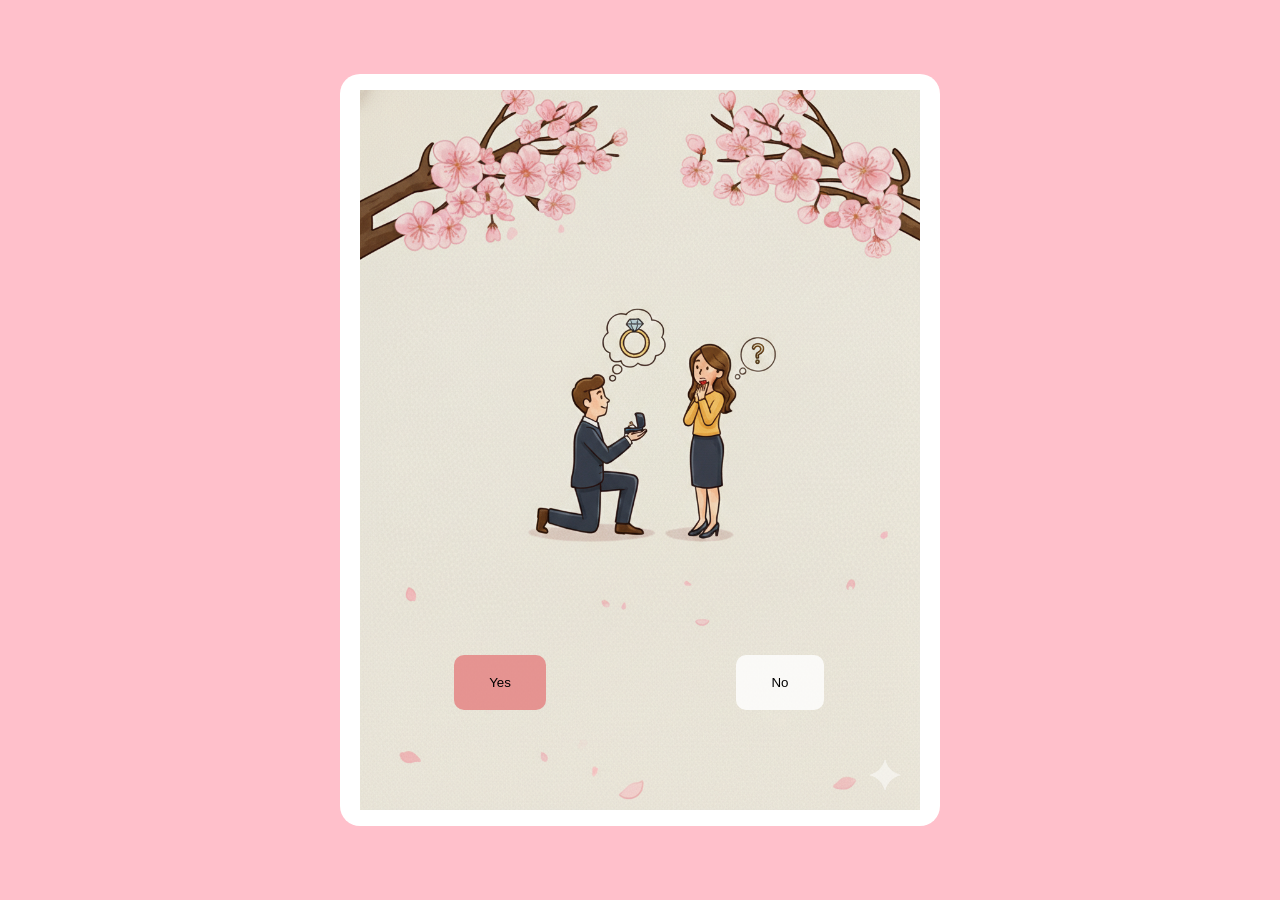
==== index.html @ 01b0093d "static part is completed" ====
<!DOCTYPE html>
<html lang="en">
<head>
    <meta charset="UTF-8">
    <meta http-equiv="X-UA-Compatible" content="IE=edge">
    <meta name="viewport" content="width=device-width, initial-scale=1.0">
    <title>RJ</title>
    <link rel="stylesheet" href="style.css">
</head>
<body>
    <div class="container">
        <div class="inner">
            <div class="mainimg">
                <img src="./images/main bg.png" alt="">
                <div class="griddiv">
                    <div class="left">
                        <button id="yes" type="submit">Yes</button>
                    </div>
                    <div class="left">
                        <button id="no">No</button>
                    </div>
                </div>
            </div>
        </div>
    </div>
    <script src="script.js"></script>
</body>
</html>
---- style.css ----
html, body {
    height: 100%;
    margin: 0;
}

body {
    background-color: pink;
    font-family: system-ui, -apple-system, 'Segoe UI', Roboto, 'Helvetica Neue', Arial;
}

.container{
    min-height: 100vh;
    display: flex;
    justify-content: center;
    align-items: center;
}

.inner{
    border-radius: 20px;
    width: 50%;
    max-width: 600px;
    background-color: #fff;
    display: flex;
    justify-content: center;
    align-items: center;
    box-sizing: border-box;
    padding: 1rem;
}

.mainimg{
    position: relative;
}

.mainimg img{
    max-width: 100%;
    height: auto;
    display: block;
    object-fit: contain;
    max-height: 80vh;
}

.griddiv{
    display: grid;
    grid-template-columns: 50% 50%;
    justify-content: center;
    position: absolute; 
    bottom: 100px;      
    left: 0;            
    width: 100%;
}

.left{
    display: flex;
    justify-content: center;
    align-items: center;
}

.left button{
    padding: 20px 35px;
    border: none;
    border-radius: 10px;
    background-color: rgba(255, 255, 255, 0.8);
}

#yes{
    background-color: rgba(229, 128, 128, 0.8);
}

#yes:hover{
    padding: 36px 60px;
}
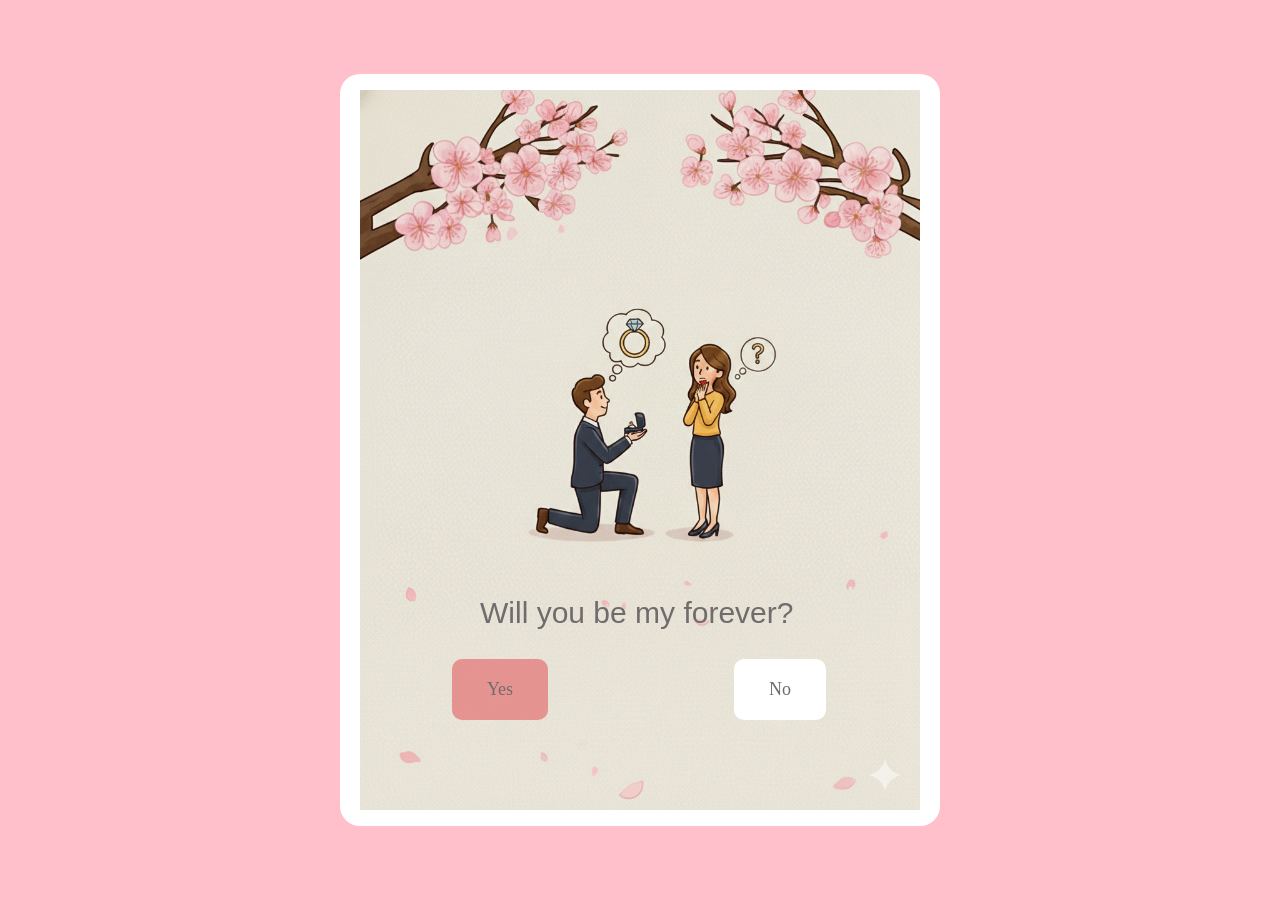
==== commit 875cea80: "changes with text and css" ====
--- a/index.html
+++ b/index.html
@@ -12,6 +12,9 @@
         <div class="inner">
             <div class="mainimg">
                 <img src="./images/main bg.png" alt="">
+                <div class="text">
+                    <p>Will you be my forever?</p>
+                </div>
                 <div class="griddiv">
                     <div class="left">
                         <button id="yes" type="submit">Yes</button>
--- a/style.css
+++ b/style.css
@@ -44,7 +44,7 @@
     grid-template-columns: 50% 50%;
     justify-content: center;
     position: absolute; 
-    bottom: 100px;      
+    bottom: 90px;      
     left: 0;            
     width: 100%;
 }
@@ -59,7 +59,12 @@
     padding: 20px 35px;
     border: none;
     border-radius: 10px;
-    background-color: rgba(255, 255, 255, 0.8);
+    background-color: white;
+    cursor: pointer;
+    text-align: center;
+    font-size: large;
+    font-family:Georgia, 'Times New Roman', Times, serif;
+    color: #706c6c;
 }
 
 #yes{
@@ -68,4 +73,17 @@
 
 #yes:hover{
     padding: 36px 60px;
+}
+
+.text{
+    position: absolute;
+    bottom: 150px;
+    left: 120px;
+}
+
+.text p{
+    text-align: center;
+    font-size: 30px;
+    font-family: 'Gill Sans', 'Gill Sans MT', Calibri, 'Trebuchet MS', sans-serif;
+    color: #706c6c;
 }
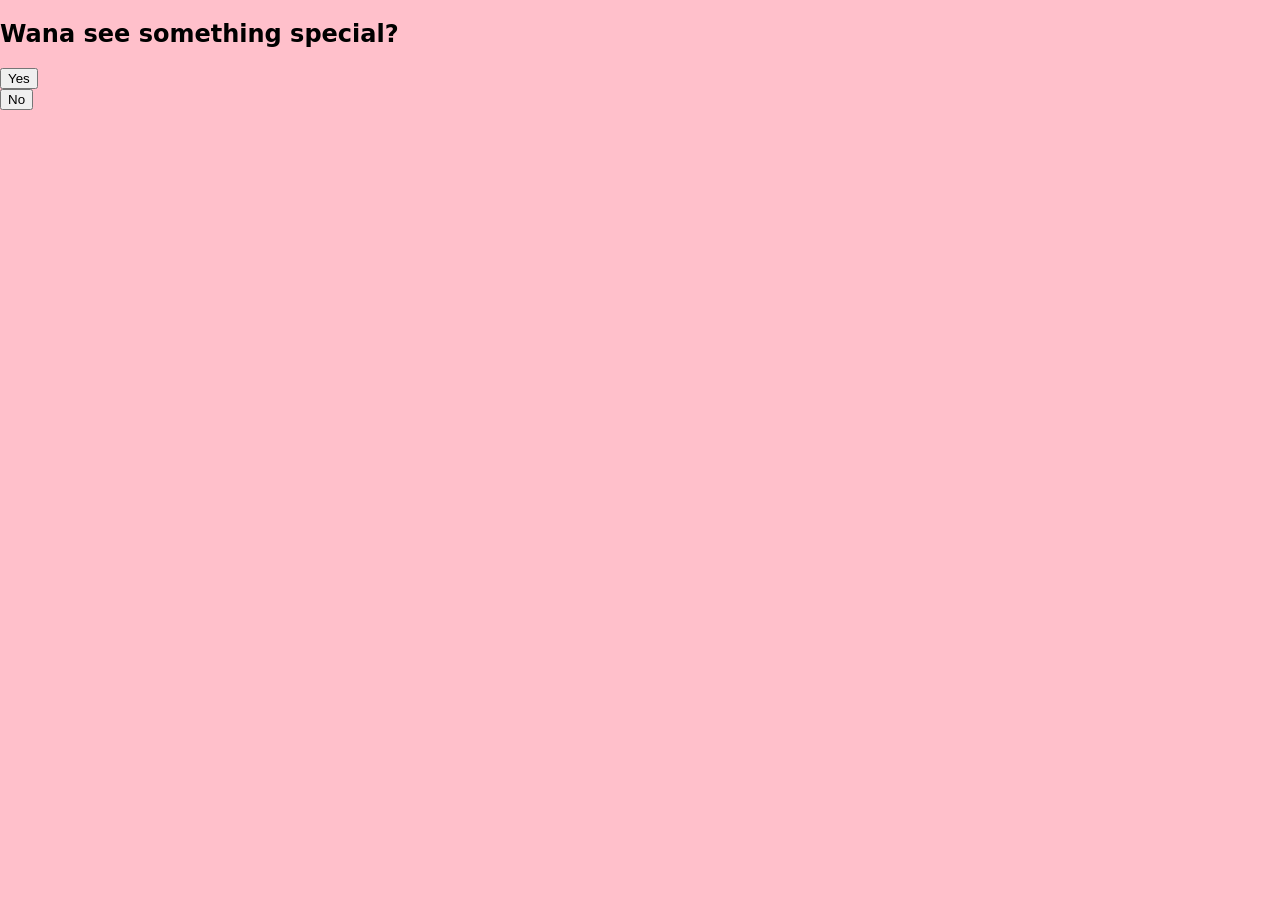
==== commit d9c08f51: "decided to make a new landing page and then it'll go the first page we decided and added new song on" ====
--- a/index.html
+++ b/index.html
@@ -2,30 +2,23 @@
 <html lang="en">
 <head>
     <meta charset="UTF-8">
-    <meta http-equiv="X-UA-Compatible" content="IE=edge">
     <meta name="viewport" content="width=device-width, initial-scale=1.0">
-    <title>RJ</title>
+    <title>Document</title>
     <link rel="stylesheet" href="style.css">
 </head>
 <body>
-    <div class="container">
-        <div class="inner">
-            <div class="mainimg">
-                <img src="./images/main bg.png" alt="">
-                <div class="text">
-                    <p>Will you be my forever?</p>
-                </div>
-                <div class="griddiv">
-                    <div class="left">
-                        <button id="yes" type="submit">Yes</button>
-                    </div>
-                    <div class="left">
-                        <button id="no">No</button>
-                    </div>
-                </div>
+    <div class="entry">
+        <span>
+            <h2>Wana see something special?</h2>
+        </span>
+        <div class="btns">
+            <div class="l">
+                <button>Yes</button>
+            </div>
+            <div class="r">
+                <button>No</button>
             </div>
         </div>
     </div>
-    <script src="script.js"></script>
 </body>
 </html>
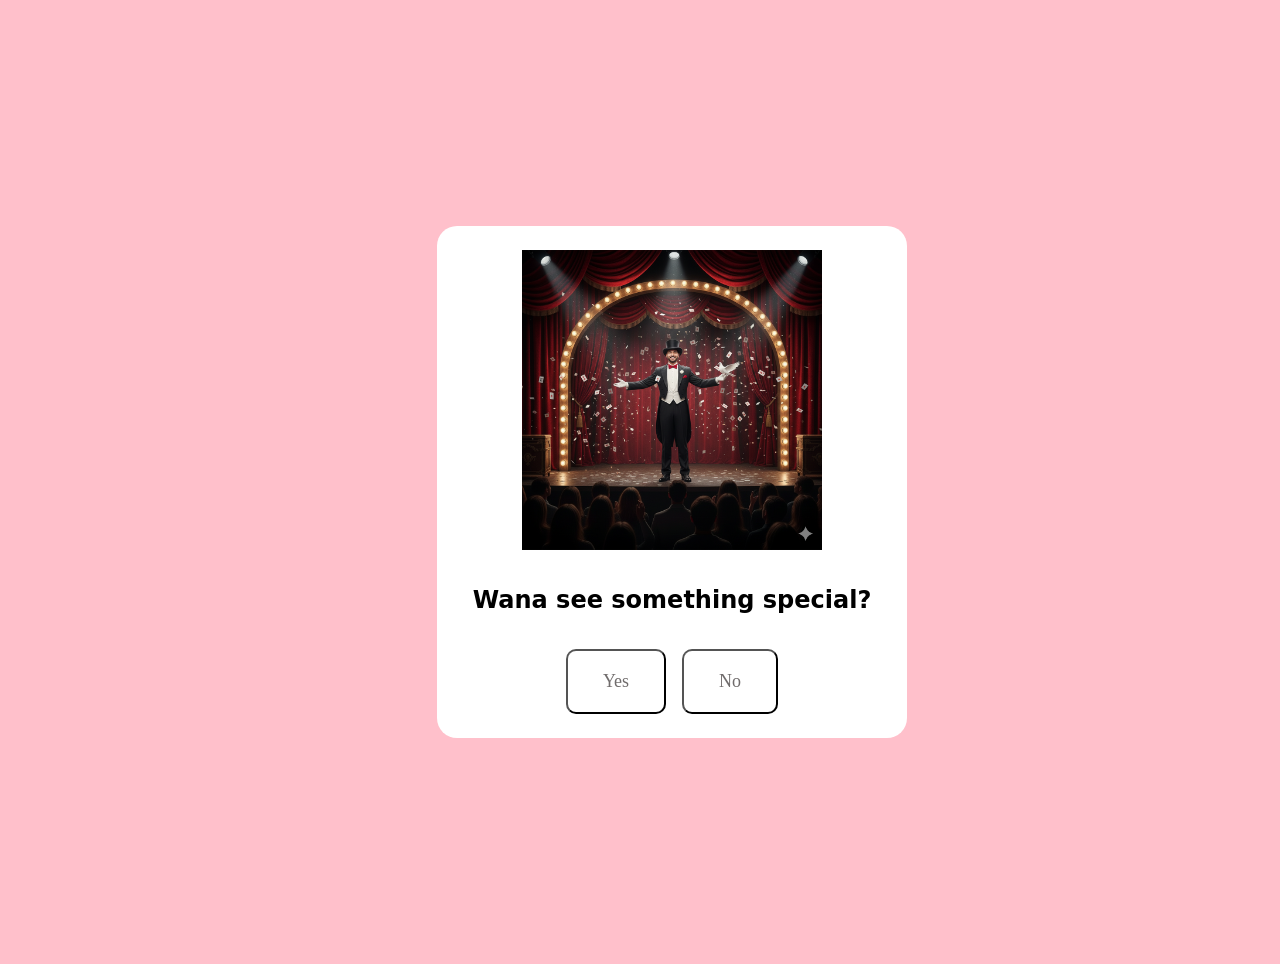
==== commit cb8f7bc1: "changes for html and js and also added the images" ====
--- a/index.html
+++ b/index.html
@@ -7,18 +7,23 @@
     <link rel="stylesheet" href="style.css">
 </head>
 <body>
+
     <div class="entry">
+        <div class="enrtryi">
+            <img src="./images/welcome.png" alt="">
         <span>
             <h2>Wana see something special?</h2>
         </span>
         <div class="btns">
             <div class="l">
-                <button>Yes</button>
+                <button id="yesI" type="submit">Yes</button>
             </div>
             <div class="r">
                 <button>No</button>
             </div>
         </div>
+        </div>
     </div>
+    <script src="./js/index.js"></script>
 </body>
 </html>
--- a/style.css
+++ b/style.css
@@ -8,6 +8,54 @@
     font-family: system-ui, -apple-system, 'Segoe UI', Roboto, 'Helvetica Neue', Arial;
 }
 
+.entry{
+    width: 100%;
+    min-height: 100vh;
+    display: flex;
+    justify-content: center;
+    align-items: center;
+    padding: 2rem; 
+}
+
+.enrtryi{
+    width: auto;
+    max-width: 720px;
+    padding: 24px 36px;
+    background-color: #fff;
+    border-radius: 20px;
+    display: flex;
+    flex-direction: column;
+    align-items: center;
+    gap: 1rem;
+}
+.enrtryi img{
+    width: 300px;
+    height: 300px;
+}
+
+.btns{
+    display: flex;
+    gap: 1rem;
+    justify-content: center;
+    align-items: center;
+    width: 100%;
+    max-width: 420px;
+}
+
+.btns button{
+    padding: 20px 35px;
+    border-radius: 10px;
+    background-color: white;
+    cursor: pointer;
+    text-align: center;
+    font-size: large;
+    font-family: Georgia, 'Times New Roman', Times, serif;
+    color: #706c6c;
+}
+
+#yesI:hover{
+    background-color: rgba(229, 128, 128, 0.8);
+}
 .container{
     min-height: 100vh;
     display: flex;
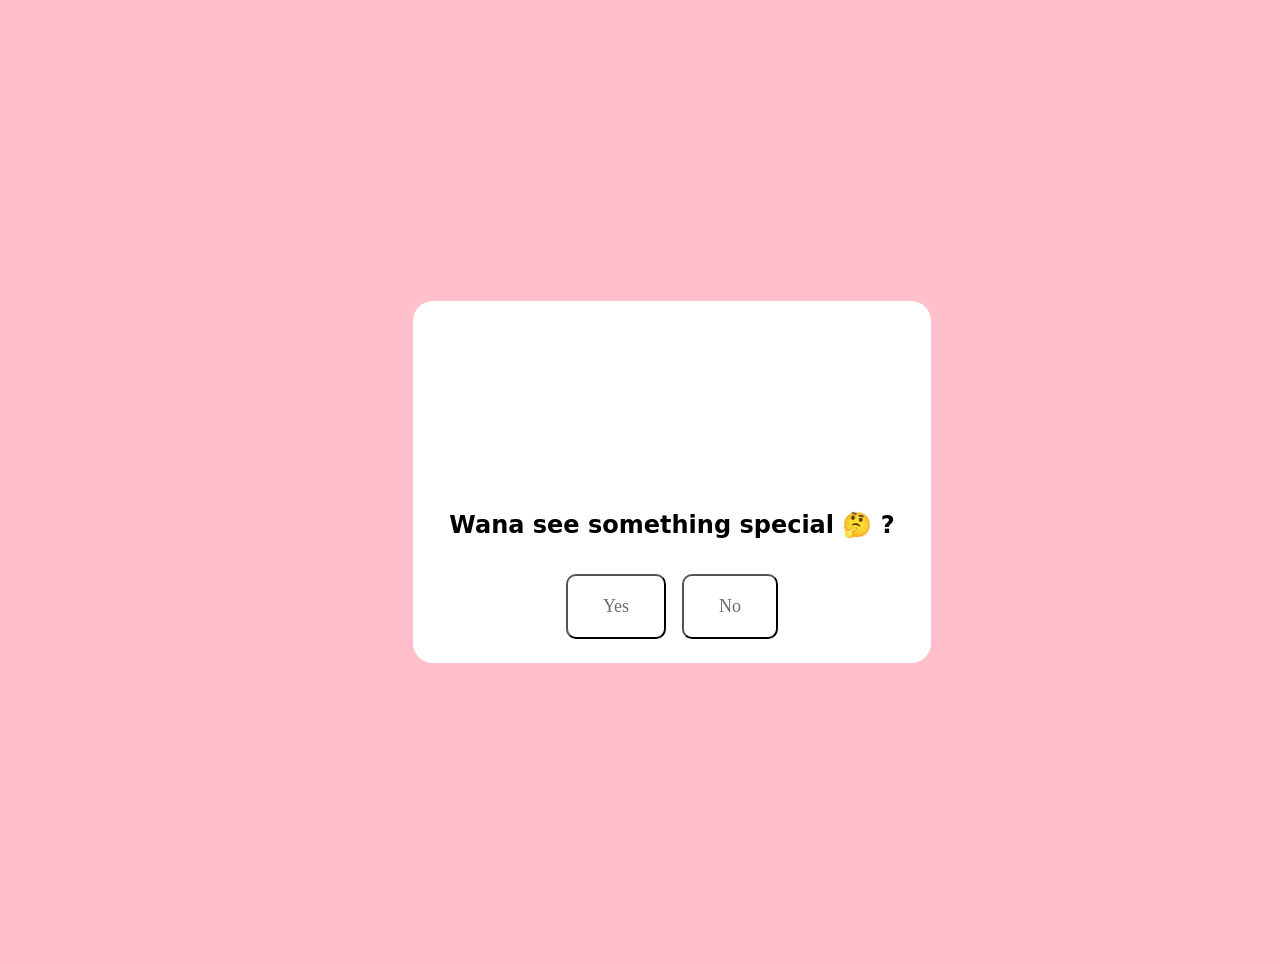
==== commit 8d7d6edd: "final changes" ====
--- a/index.html
+++ b/index.html
@@ -1,29 +1,41 @@
 <!DOCTYPE html>
 <html lang="en">
+
 <head>
     <meta charset="UTF-8">
     <meta name="viewport" content="width=device-width, initial-scale=1.0">
     <title>Document</title>
     <link rel="stylesheet" href="style.css">
 </head>
+
 <body>
 
     <div class="entry">
+
+        <div class="pop" style="display: none;">
+            <h3>Seriously NO!</h3>
+            <p>Harami chup chap Yes pe click kr</p>
+            <button id="closePop" type="submit">Yes😭</button>
+        </div>
+
         <div class="enrtryi">
-            <img src="./images/welcome.png" alt="">
-        <span>
-            <h2>Wana see something special?</h2>
-        </span>
-        <div class="btns">
-            <div class="l">
-                <button id="yesI" type="submit">Yes</button>
+            <video src="./videos/hearts-hat.mp4" autoplay loop muted playsinline>
+            </video>
+
+            <span>
+                <h2>Wana see something special 🤔 ?</h2>
+            </span>
+            <div class="btns">
+                <div class="l">
+                    <button id="yesI" type="submit">Yes</button>
+                </div>
+                <div class="r">
+                    <button id="noI">No</button>
+                </div>
             </div>
-            <div class="r">
-                <button>No</button>
-            </div>
-        </div>
         </div>
     </div>
     <script src="./js/index.js"></script>
 </body>
+
 </html>
--- a/style.css
+++ b/style.css
@@ -53,6 +53,17 @@
     color: #706c6c;
 }
 
+#slast{
+    padding: 20px 35px;
+    border-radius: 10px;
+    background-color: white;
+    cursor: pointer;
+    text-align: center;
+    font-size: large;
+    font-family: Georgia, 'Times New Roman', Times, serif;
+    color: #706c6c;
+}
+
 #yesI:hover{
     background-color: rgba(229, 128, 128, 0.8);
 }
@@ -61,6 +72,33 @@
     display: flex;
     justify-content: center;
     align-items: center;
+}
+
+.pop{
+    width: auto;
+    max-width: 720px;
+    padding: 24px 36px;
+    background-color: #fff;
+    border-radius: 20px;
+    display: flex;
+    flex-direction: column;
+    align-items: center;
+    gap: 1rem;
+}
+
+.pop p{
+    text-align: center;
+    font-size: larger;
+    font-family: monospace;
+    font-display: fallback;
+}
+
+.pop button{
+    padding: 20px 35px;
+    border: none;
+    border-radius: 10px;
+    cursor: pointer;
+
 }
 
 .inner{
@@ -114,6 +152,16 @@
     font-family:Georgia, 'Times New Roman', Times, serif;
     color: #706c6c;
 }
+.bt{
+    padding: 20px 35px;
+    border-radius: 10px;
+    background-color: white;
+    cursor: pointer;
+    text-align: center;
+    font-size: large;
+    font-family:Georgia, 'Times New Roman', Times, serif;
+    color: #706c6c;
+}
 
 #yes{
     background-color: rgba(229, 128, 128, 0.8);
@@ -134,4 +182,25 @@
     font-size: 30px;
     font-family: 'Gill Sans', 'Gill Sans MT', Calibri, 'Trebuchet MS', sans-serif;
     color: #706c6c;
+}
+
+
+.fade-text {
+    position: absolute;
+    color: #ff4d6d;
+    font-weight: bold;
+    pointer-events: none;
+    animation: fadeAndRise 2s ease-out forwards;
+    z-index: 1000;
+}
+
+@keyframes fadeAndRise {
+    0% {
+        opacity: 1;
+        transform: translateY(0);
+    }
+    100% {
+        opacity: 0;
+        transform: translateY(-50px); /* Moves the text up as it fades */
+    }
 }
